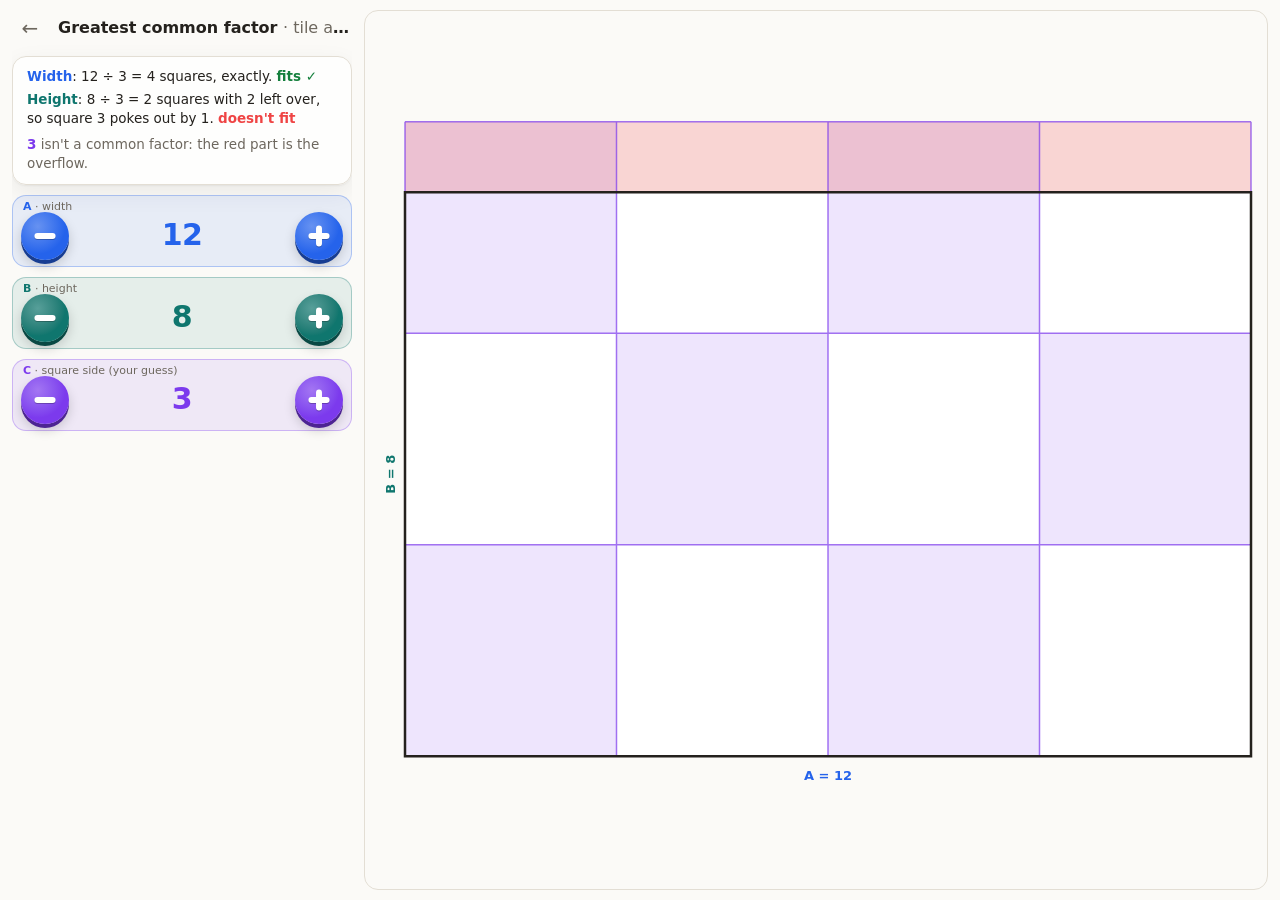
==== gcf.html @ de631dbd "Add greatest common factor page: tile an A × B rectangle with C × C squares Overflow past the rectan" ====
<!DOCTYPE html>
<html lang="en">
<head>
<meta charset="utf-8">
<meta name="viewport" content="width=device-width, initial-scale=1, viewport-fit=cover">
<title>Greatest common factor</title>
<style>
  :root {
    --bg: #fbfaf7;
    --panel: rgba(255,255,255,.82);
    --panel-solid: #ffffff;
    --panel-brd: #e3ded4;
    --ink: #24211d;
    --ink-dim: #6d675e;
    --a: #2563eb;
    --b: #0f766e;
    --c: #7c3aed;
    --over: #ef4444;
    --ok: #15803d;
    --shadow: 0 1px 2px rgba(0,0,0,.05), 0 8px 24px rgba(0,0,0,.07);
  }
  @media (prefers-color-scheme: dark) {
    :root {
      --bg: #101319;
      --panel: rgba(24,28,36,.82);
      --panel-solid: #181c24;
      --panel-brd: #2b313d;
      --ink: #e7eaf0;
      --ink-dim: #99a1b0;
      --a: #60a5fa;
      --b: #2dd4bf;
      --c: #a78bfa;
      --over: #f87171;
      --ok: #4ade80;
      --shadow: 0 1px 2px rgba(0,0,0,.3), 0 8px 24px rgba(0,0,0,.35);
    }
  }
  * { box-sizing: border-box; }
  html, body { margin: 0; height: 100%; }
  body {
    background: var(--bg);
    color: var(--ink);
    font: 14px/1.45 ui-sans-serif, system-ui, -apple-system, "Segoe UI", Roboto, sans-serif;
    -webkit-tap-highlight-color: transparent;
    touch-action: manipulation;
  }
  button { -webkit-touch-callout: none; }

  /* ---- page layout ----
     portrait: header, picture (fills the rest), what-happened note, pickers — top to bottom.
     landscape: picture on the left, everything else in a sidebar on the right. */
  .app {
    height: 100vh; height: 100dvh;
    display: flex; flex-direction: column; gap: 10px;
    padding: max(10px, env(safe-area-inset-top)) max(12px, env(safe-area-inset-right))
             max(10px, env(safe-area-inset-bottom)) max(12px, env(safe-area-inset-left));
    max-width: 1100px; margin: 0 auto;
  }
  .side { display: contents; }
  .top     { order: 0; }
  .stage   { order: 1; }
  .note    { order: 2; }
  .pickers { order: 3; }

  @media (orientation: landscape) and (min-width: 700px) {
    .app { flex-direction: row; max-width: none; gap: 12px; }
    .side {
      display: flex; flex-direction: column; gap: 10px;
      width: 340px; flex: none; overflow-y: auto; overscroll-behavior: contain;
    }
    .pickers { grid-template-columns: 1fr !important; }
    .picker.c { grid-column: auto !important; }
  }

  .top { display: flex; align-items: center; gap: 10px; min-height: 36px; }
  .back {
    color: var(--ink-dim); text-decoration: none; font-size: 20px; line-height: 1;
    width: 36px; height: 36px; display: grid; place-items: center; border-radius: 999px; flex: none;
  }
  .back:hover { color: var(--ink); background: color-mix(in srgb, var(--ink) 7%, transparent); }
  h1 { margin: 0; font-size: 16px; font-weight: 700; flex: 1; min-width: 0; white-space: nowrap; overflow: hidden; text-overflow: ellipsis; }
  h1 span { color: var(--ink-dim); font-weight: 450; }
  @media (max-width: 560px) { h1 span { display: none; } }

  .panel {
    background: var(--panel);
    border: 1px solid var(--panel-brd); border-radius: 14px;
    box-shadow: var(--shadow);
    padding: 10px 14px;
  }

  /* ---- the cartoony + / − buttons ---- */
  .pm {
    --c2: color-mix(in srgb, var(--k) 62%, #000);
    width: 48px; height: 48px; flex: none; padding: 0;
    display: grid; place-items: center; cursor: pointer;
    border-radius: 999px; border: 0;
    background: radial-gradient(circle at 35% 30%, color-mix(in srgb, var(--k) 70%, #fff), var(--k) 60%);
    box-shadow: 0 4px 0 var(--c2), 0 6px 12px rgba(0,0,0,.18);
    transition: transform .07s, box-shadow .07s;
    user-select: none; -webkit-user-select: none; touch-action: manipulation;
  }
  .pm svg { width: 26px; height: 26px; stroke: #fff; stroke-width: 5.5; stroke-linecap: round; fill: none;
            filter: drop-shadow(0 1.5px 0 rgba(0,0,0,.25)); }
  .pm:active, .pm.held { transform: translateY(3px); box-shadow: 0 1px 0 var(--c2), 0 2px 4px rgba(0,0,0,.18); }
  .pm:focus-visible { outline: 3px solid color-mix(in srgb, var(--k) 45%, transparent); outline-offset: 2px; }

  /* ---- the three number pickers: A and B side by side, C underneath ---- */
  .pickers { display: grid; grid-template-columns: 1fr 1fr; gap: 10px; }
  .picker {
    min-width: 0; position: relative;
    display: flex; align-items: center; gap: 6px;
    border-radius: 14px; padding: 16px 8px 6px;
    background: color-mix(in srgb, var(--k) 9%, transparent);
    border: 1px solid color-mix(in srgb, var(--k) 30%, transparent);
  }
  .picker.a { --k: var(--a); }
  .picker.b { --k: var(--b); }
  .picker.c { --k: var(--c); grid-column: 1 / -1; }
  .picker .tag {
    position: absolute; left: 10px; top: 3px; font-size: 11px; color: var(--ink-dim); white-space: nowrap;
  }
  .picker .tag b { color: var(--k); }
  .picker input {
    font: inherit; font-size: 30px; font-weight: 800; letter-spacing: -.02em;
    font-variant-numeric: tabular-nums; text-align: center; color: var(--k);
    flex: 1; width: 100%; min-width: 0; padding: 0;
    background: transparent; border: 0; border-bottom: 2px solid transparent; border-radius: 0;
    -moz-appearance: textfield; appearance: textfield;
  }
  input[type=number]::-webkit-inner-spin-button,
  input[type=number]::-webkit-outer-spin-button { -webkit-appearance: none; margin: 0; }
  .picker input:focus { outline: none; border-bottom-color: var(--k); }
  .bump { animation: bump .18s ease-out; }
  @keyframes bump { 40% { transform: scale(1.18); } }
  @media (max-width: 400px) { .pm { width: 42px; height: 42px; } .picker input { font-size: 26px; } }

  /* ---- the picture ---- */
  .stage {
    position: relative; flex: 1; min-height: 220px; min-width: 0;
    border: 1px solid var(--panel-brd); border-radius: 14px; overflow: hidden;
    background: var(--bg);
  }
  #pic { position: absolute; inset: 0; width: 100%; height: 100%; display: block; }
  #pic text { font: 700 13px ui-sans-serif, system-ui, sans-serif; font-variant-numeric: tabular-nums; }

  /* ---- what happened, in words ---- */
  .note { font-size: 13.5px; display: flex; flex-direction: column; gap: 3px; }
  .note .ln { font-variant-numeric: tabular-nums; }
  .note .a { color: var(--a); font-weight: 700; }
  .note .b { color: var(--b); font-weight: 700; }
  .note .c { color: var(--c); font-weight: 700; }
  .note .yes { color: var(--ok); font-weight: 700; }
  .note .no { color: var(--over); font-weight: 700; }
  .note .sum { margin-top: 3px; color: var(--ink-dim); }
  .note .sum b { color: var(--ink); }
</style>
</head>
<body>
<div class="app">
  <div class="stage" id="stage">
    <svg id="pic" role="img" aria-label="a rectangle tiled with squares"></svg>
  </div>

  <div class="side">
    <div class="top">
      <a class="back" href="./" aria-label="home">←</a>
      <h1>Greatest common factor <span>· tile a rectangle with squares</span></h1>
    </div>

    <div class="panel note" id="note" aria-live="polite"></div>

    <div class="pickers">
      <div class="picker a" id="pa">
        <span class="tag"><b>A</b> · width</span>
        <button class="pm" data-d="-1" aria-label="decrease A"><svg viewBox="0 0 24 24"><path d="M5 12h14"/></svg></button>
        <input type="number" min="1" max="999" value="12" inputmode="numeric" aria-label="A, the width">
        <button class="pm" data-d="1" aria-label="increase A"><svg viewBox="0 0 24 24"><path d="M5 12h14M12 5v14"/></svg></button>
      </div>
      <div class="picker b" id="pb">
        <span class="tag"><b>B</b> · height</span>
        <button class="pm" data-d="-1" aria-label="decrease B"><svg viewBox="0 0 24 24"><path d="M5 12h14"/></svg></button>
        <input type="number" min="1" max="999" value="8" inputmode="numeric" aria-label="B, the height">
        <button class="pm" data-d="1" aria-label="increase B"><svg viewBox="0 0 24 24"><path d="M5 12h14M12 5v14"/></svg></button>
      </div>
      <div class="picker c" id="pc">
        <span class="tag"><b>C</b> · square side (your guess)</span>
        <button class="pm" data-d="-1" aria-label="decrease C"><svg viewBox="0 0 24 24"><path d="M5 12h14"/></svg></button>
        <input type="number" min="1" max="999" value="3" inputmode="numeric" aria-label="C, the side of each square">
        <button class="pm" data-d="1" aria-label="increase C"><svg viewBox="0 0 24 24"><path d="M5 12h14M12 5v14"/></svg></button>
      </div>
    </div>
  </div>
</div>

<script>
(() => {
  'use strict';

  const gcd = (x, y) => { while (y) [x, y] = [y, x % y]; return x; };
  const clamp = (n, lo, hi) => Math.min(hi, Math.max(lo, n));
  const $ = id => document.getElementById(id);
  const NS = 'http://www.w3.org/2000/svg';

  const st = { a: 12, b: 8, c: 3 };
  const pic = $('pic');

  // ---- drawing ------------------------------------------------------------------
  // The rectangle is A wide and B tall, bottom-left corner at the origin.
  // Squares of side C are laid from that corner: enough columns to cover A and
  // enough rows to cover B. Whatever pokes past the right or top edge is overflow.
  function el(tag, attrs, parent = pic) {
    const e = document.createElementNS(NS, tag);
    for (const k in attrs) e.setAttribute(k, attrs[k]);
    parent.appendChild(e);
    return e;
  }

  function draw() {
    const { a, b, c } = st;
    const W = pic.clientWidth, H = pic.clientHeight;
    if (!W || !H) return;
    pic.setAttribute('viewBox', `0 0 ${W} ${H}`);
    pic.replaceChildren();

    const nx = Math.ceil(a / c), ny = Math.ceil(b / c);   // squares across, squares up
    const tw = nx * c, th = ny * c;                         // how far the tiles reach
    // room for the A label underneath and the B label on the left
    const L = 40, R = 16, T = 16, Bm = 38;
    const s = Math.min((W - L - R) / tw, (H - T - Bm) / th);  // pixels per unit
    const ox = L + (W - L - R - tw * s) / 2, oy = T + (H - T - Bm - th * s) / 2 + th * s;  // screen spot of (0, 0)
    const X = u => ox + u * s, Y = v => oy - v * s;

    // the rectangle itself
    el('rect', { x: X(0), y: Y(b), width: a * s, height: b * s, fill: 'var(--panel-solid)' });

    // checkerboard the squares (when there aren't so many it turns to mush)
    const cs = c * s;
    if (cs >= 6 && nx * ny <= 40000) {
      let d = '';
      for (let j = 0; j < ny; j++)
        for (let i = (j % 2); i < nx; i += 2)
          d += `M${X(i * c)} ${Y((j + 1) * c)}h${cs}v${cs}h${-cs}z`;
      el('path', { d, fill: 'var(--c)', 'fill-opacity': .13 });
    }

    // overflow: the strip past the right edge, and the strip above the top edge
    const over = { fill: 'var(--over)', 'fill-opacity': .2 };
    if (tw > a) el('rect', { x: X(a), y: Y(th), width: (tw - a) * s, height: th * s, ...over });
    if (th > b) el('rect', { x: X(0), y: Y(th), width: a * s, height: (th - b) * s, ...over });

    // square outlines: one line at every multiple of C (skipped when they'd be a blur)
    if (cs >= 3) {
      let d = '';
      for (let i = 0; i <= nx; i++) d += `M${X(i * c)} ${Y(0)}V${Y(th)}`;
      for (let j = 0; j <= ny; j++) d += `M${X(0)} ${Y(j * c)}H${X(tw)}`;
      el('path', { d, stroke: 'var(--c)', 'stroke-opacity': cs >= 12 ? .7 : .35, 'stroke-width': cs >= 12 ? 1.5 : 1, fill: 'none' });
    }

    // the rectangle's edge, drawn last so it sits on top
    el('rect', { x: X(0), y: Y(b), width: a * s, height: b * s, fill: 'none', stroke: 'var(--ink)', 'stroke-width': 2.5 });

    // side labels
    el('text', { x: X(a / 2), y: Y(0) + 24, fill: 'var(--a)', 'text-anchor': 'middle' }).textContent = `A = ${a}`;
    el('text', { x: X(0) - 14, y: Y(b / 2), fill: 'var(--b)', 'text-anchor': 'middle',
                 transform: `rotate(-90 ${X(0) - 14} ${Y(b / 2)})`, 'dominant-baseline': 'middle' }).textContent = `B = ${b}`;
  }

  // ---- the words under the picture ----------------------------------------------
  function side(n, cls, name, c) {
    const q = Math.floor(n / c), r = n % c;
    if (!r) return `<span class="${cls}">${name}</span>: ${n} ÷ ${c} = ${q} squares, exactly. <span class="yes">fits ✓</span>`;
    const out = (q + 1) * c - n;
    return `<span class="${cls}">${name}</span>: ${n} ÷ ${c} = ${q} squares with ${r} left over, ` +
           `so square ${q + 1} pokes out by ${out}. <span class="no">doesn't fit</span>`;
  }
  function describe() {
    const { a, b, c } = st, g = gcd(a, b);
    const fa = a % c === 0, fb = b % c === 0;
    let sum;
    if (fa && fb) {
      sum = `<span class="c">${c}</span> fits both sides, so it's a <b>common factor</b> of ${a} and ${b}.`;
      if (c === g) sum += ` And it's the <b>greatest</b> one: no bigger square fits both.`;
      else sum += ` Is there a bigger square that also fits?`;
    } else {
      sum = `<span class="c">${c}</span> isn't a common factor: the red part is the overflow.`;
    }
    $('note').innerHTML =
      `<div class="ln">${side(a, 'a', 'Width', c)}</div>` +
      `<div class="ln">${side(b, 'b', 'Height', c)}</div>` +
      `<div class="sum">${sum}</div>`;
  }

  // ---- controls -----------------------------------------------------------------
  // press-and-hold repeats, speeding up; keyboard Enter/Space still works through click
  // (a touch tap also fires click afterwards, so skip the click a press already handled)
  function holdRepeat(btn, fn) {
    let t = null, pressed = false;
    const stop = () => { clearTimeout(t); t = null; btn.classList.remove('held'); };
    btn.addEventListener('pointerdown', e => {
      if (e.button !== 0) return;
      e.preventDefault();
      pressed = true;
      btn.classList.add('held');
      fn();
      let delay = 400;
      const go = () => { fn(); delay = Math.max(45, delay * .8); t = setTimeout(go, delay); };
      t = setTimeout(go, delay);
    });
    ['pointerup', 'pointerleave', 'pointercancel'].forEach(ev => btn.addEventListener(ev, stop));
    btn.addEventListener('click', () => { if (pressed) pressed = false; else fn(); });   // keyboard
    btn.addEventListener('contextmenu', e => e.preventDefault());
  }
  const bump = el => { el.classList.remove('bump'); void el.offsetWidth; el.classList.add('bump'); };

  function picker(id, key) {
    const root = $(id);
    const num = root.querySelector('input');
    const set = v => {
      v = clamp(Math.round(v) || 1, 1, 999);
      if (v !== st[key]) bump(num);
      st[key] = v; if (document.activeElement !== num || +num.value !== v) num.value = v;
      describe(); draw();
    };
    num.addEventListener('input', () => { if (num.value !== '') set(+num.value); });
    num.addEventListener('blur', () => { set(+num.value); num.value = st[key]; });
    root.querySelectorAll('.pm').forEach(b => holdRepeat(b, () => set(st[key] + +b.dataset.d)));
    // scroll the wheel anywhere over the picker to change the number
    let acc = 0;
    root.addEventListener('wheel', e => {
      e.preventDefault();
      acc += e.deltaY;
      if (Math.abs(acc) >= 40) { set(st[key] + (acc < 0 ? 1 : -1)); acc = 0; }
    }, { passive: false });
  }
  picker('pa', 'a');
  picker('pb', 'b');
  picker('pc', 'c');

  new ResizeObserver(draw).observe($('stage'));
  describe();
})();
</script>
</body>
</html>
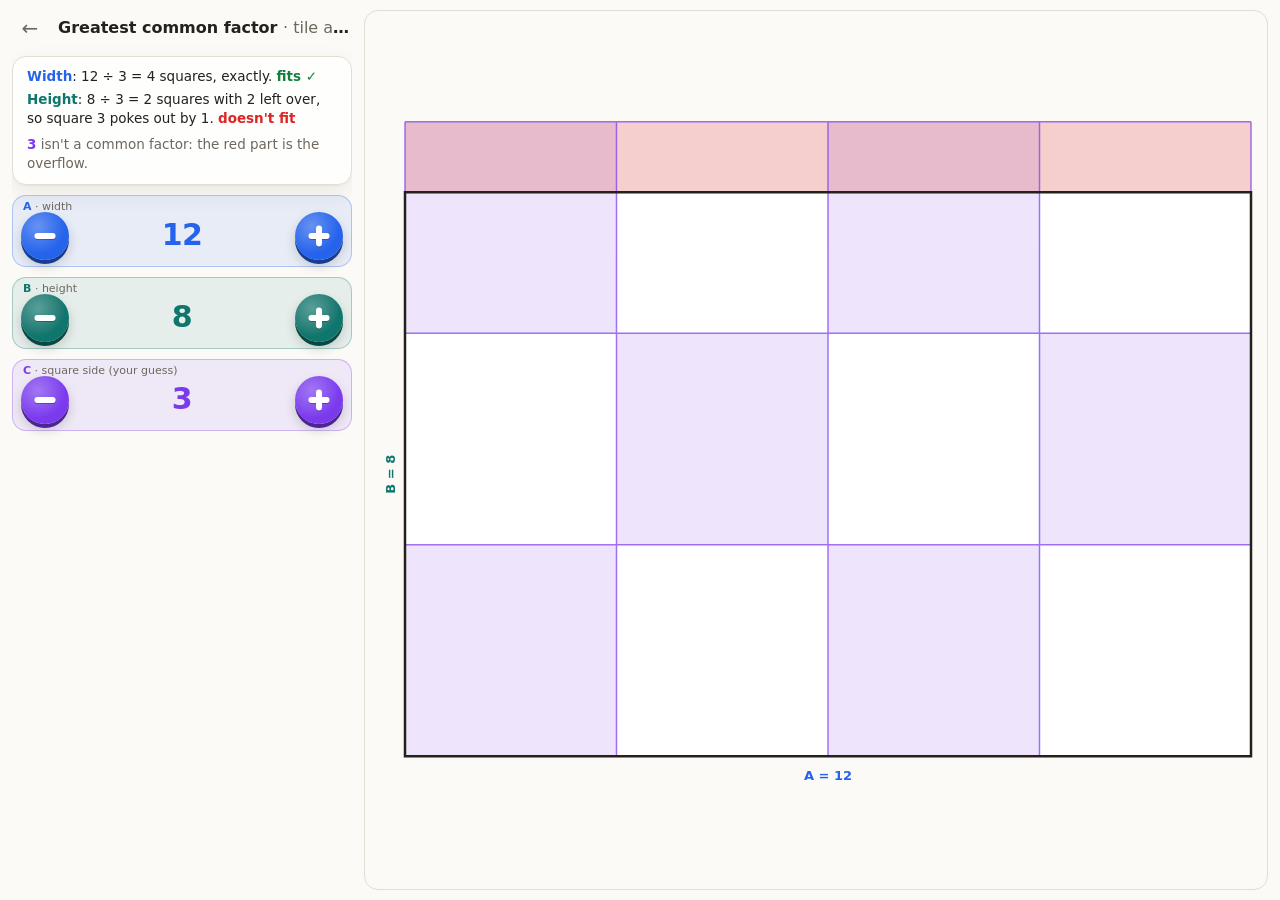
==== commit 4bc668df: "Share styles and controls across pages common.css holds the color tokens (light and dark), the base " ====
--- a/gcf.html
+++ b/gcf.html
@@ -4,143 +4,34 @@
 <meta charset="utf-8">
 <meta name="viewport" content="width=device-width, initial-scale=1, viewport-fit=cover">
 <title>Greatest common factor</title>
+<link rel="stylesheet" href="common.css">
 <style>
   :root {
-    --bg: #fbfaf7;
-    --panel: rgba(255,255,255,.82);
-    --panel-solid: #ffffff;
-    --panel-brd: #e3ded4;
-    --ink: #24211d;
-    --ink-dim: #6d675e;
-    --a: #2563eb;
-    --b: #0f766e;
-    --c: #7c3aed;
-    --over: #ef4444;
-    --ok: #15803d;
-    --shadow: 0 1px 2px rgba(0,0,0,.05), 0 8px 24px rgba(0,0,0,.07);
+    --a: var(--blue);
+    --b: var(--teal);
+    --c: var(--purple);
+    --over: var(--red);
+    --ok: var(--green);
   }
-  @media (prefers-color-scheme: dark) {
-    :root {
-      --bg: #101319;
-      --panel: rgba(24,28,36,.82);
-      --panel-solid: #181c24;
-      --panel-brd: #2b313d;
-      --ink: #e7eaf0;
-      --ink-dim: #99a1b0;
-      --a: #60a5fa;
-      --b: #2dd4bf;
-      --c: #a78bfa;
-      --over: #f87171;
-      --ok: #4ade80;
-      --shadow: 0 1px 2px rgba(0,0,0,.3), 0 8px 24px rgba(0,0,0,.35);
-    }
-  }
-  * { box-sizing: border-box; }
-  html, body { margin: 0; height: 100%; }
-  body {
-    background: var(--bg);
-    color: var(--ink);
-    font: 14px/1.45 ui-sans-serif, system-ui, -apple-system, "Segoe UI", Roboto, sans-serif;
-    -webkit-tap-highlight-color: transparent;
-    touch-action: manipulation;
-  }
-  button { -webkit-touch-callout: none; }
 
-  /* ---- page layout ----
-     portrait: header, picture (fills the rest), what-happened note, pickers — top to bottom.
-     landscape: picture on the left, everything else in a sidebar on the right. */
-  .app {
-    height: 100vh; height: 100dvh;
-    display: flex; flex-direction: column; gap: 10px;
-    padding: max(10px, env(safe-area-inset-top)) max(12px, env(safe-area-inset-right))
-             max(10px, env(safe-area-inset-bottom)) max(12px, env(safe-area-inset-left));
-    max-width: 1100px; margin: 0 auto;
-  }
-  .side { display: contents; }
+  /* portrait order: header, picture, what-happened note, pickers */
   .top     { order: 0; }
   .stage   { order: 1; }
   .note    { order: 2; }
   .pickers { order: 3; }
 
+  /* A and B side by side, C underneath; one column in the landscape sidebar */
+  .pickers { display: grid; grid-template-columns: 1fr 1fr; gap: 10px; }
+  .picker.a { --hue: var(--a); }
+  .picker.b { --hue: var(--b); }
+  .picker.c { --hue: var(--c); grid-column: 1 / -1; }
   @media (orientation: landscape) and (min-width: 700px) {
-    .app { flex-direction: row; max-width: none; gap: 12px; }
-    .side {
-      display: flex; flex-direction: column; gap: 10px;
-      width: 340px; flex: none; overflow-y: auto; overscroll-behavior: contain;
-    }
-    .pickers { grid-template-columns: 1fr !important; }
-    .picker.c { grid-column: auto !important; }
+    .pickers { grid-template-columns: 1fr; }
+    .picker.c { grid-column: auto; }
   }
-
-  .top { display: flex; align-items: center; gap: 10px; min-height: 36px; }
-  .back {
-    color: var(--ink-dim); text-decoration: none; font-size: 20px; line-height: 1;
-    width: 36px; height: 36px; display: grid; place-items: center; border-radius: 999px; flex: none;
-  }
-  .back:hover { color: var(--ink); background: color-mix(in srgb, var(--ink) 7%, transparent); }
-  h1 { margin: 0; font-size: 16px; font-weight: 700; flex: 1; min-width: 0; white-space: nowrap; overflow: hidden; text-overflow: ellipsis; }
-  h1 span { color: var(--ink-dim); font-weight: 450; }
-  @media (max-width: 560px) { h1 span { display: none; } }
-
-  .panel {
-    background: var(--panel);
-    border: 1px solid var(--panel-brd); border-radius: 14px;
-    box-shadow: var(--shadow);
-    padding: 10px 14px;
-  }
-
-  /* ---- the cartoony + / − buttons ---- */
-  .pm {
-    --c2: color-mix(in srgb, var(--k) 62%, #000);
-    width: 48px; height: 48px; flex: none; padding: 0;
-    display: grid; place-items: center; cursor: pointer;
-    border-radius: 999px; border: 0;
-    background: radial-gradient(circle at 35% 30%, color-mix(in srgb, var(--k) 70%, #fff), var(--k) 60%);
-    box-shadow: 0 4px 0 var(--c2), 0 6px 12px rgba(0,0,0,.18);
-    transition: transform .07s, box-shadow .07s;
-    user-select: none; -webkit-user-select: none; touch-action: manipulation;
-  }
-  .pm svg { width: 26px; height: 26px; stroke: #fff; stroke-width: 5.5; stroke-linecap: round; fill: none;
-            filter: drop-shadow(0 1.5px 0 rgba(0,0,0,.25)); }
-  .pm:active, .pm.held { transform: translateY(3px); box-shadow: 0 1px 0 var(--c2), 0 2px 4px rgba(0,0,0,.18); }
-  .pm:focus-visible { outline: 3px solid color-mix(in srgb, var(--k) 45%, transparent); outline-offset: 2px; }
-
-  /* ---- the three number pickers: A and B side by side, C underneath ---- */
-  .pickers { display: grid; grid-template-columns: 1fr 1fr; gap: 10px; }
-  .picker {
-    min-width: 0; position: relative;
-    display: flex; align-items: center; gap: 6px;
-    border-radius: 14px; padding: 16px 8px 6px;
-    background: color-mix(in srgb, var(--k) 9%, transparent);
-    border: 1px solid color-mix(in srgb, var(--k) 30%, transparent);
-  }
-  .picker.a { --k: var(--a); }
-  .picker.b { --k: var(--b); }
-  .picker.c { --k: var(--c); grid-column: 1 / -1; }
-  .picker .tag {
-    position: absolute; left: 10px; top: 3px; font-size: 11px; color: var(--ink-dim); white-space: nowrap;
-  }
-  .picker .tag b { color: var(--k); }
-  .picker input {
-    font: inherit; font-size: 30px; font-weight: 800; letter-spacing: -.02em;
-    font-variant-numeric: tabular-nums; text-align: center; color: var(--k);
-    flex: 1; width: 100%; min-width: 0; padding: 0;
-    background: transparent; border: 0; border-bottom: 2px solid transparent; border-radius: 0;
-    -moz-appearance: textfield; appearance: textfield;
-  }
-  input[type=number]::-webkit-inner-spin-button,
-  input[type=number]::-webkit-outer-spin-button { -webkit-appearance: none; margin: 0; }
-  .picker input:focus { outline: none; border-bottom-color: var(--k); }
-  .bump { animation: bump .18s ease-out; }
-  @keyframes bump { 40% { transform: scale(1.18); } }
-  @media (max-width: 400px) { .pm { width: 42px; height: 42px; } .picker input { font-size: 26px; } }
+  @media (max-width: 400px) { .picker input[type=number] { font-size: 26px; } .pm { width: 42px; height: 42px; } }
 
   /* ---- the picture ---- */
-  .stage {
-    position: relative; flex: 1; min-height: 220px; min-width: 0;
-    border: 1px solid var(--panel-brd); border-radius: 14px; overflow: hidden;
-    background: var(--bg);
-  }
   #pic { position: absolute; inset: 0; width: 100%; height: 100%; display: block; }
   #pic text { font: 700 13px ui-sans-serif, system-ui, sans-serif; font-variant-numeric: tabular-nums; }
 
@@ -193,13 +84,12 @@
   </div>
 </div>
 
+<script src="common.js"></script>
 <script>
 (() => {
   'use strict';
 
-  const gcd = (x, y) => { while (y) [x, y] = [y, x % y]; return x; };
-  const clamp = (n, lo, hi) => Math.min(hi, Math.max(lo, n));
-  const $ = id => document.getElementById(id);
+  const { $, gcd, numberPicker } = doodle;
   const NS = 'http://www.w3.org/2000/svg';
 
   const st = { a: 12, b: 8, c: 3 };
@@ -292,50 +182,8 @@
   }
 
   // ---- controls -----------------------------------------------------------------
-  // press-and-hold repeats, speeding up; keyboard Enter/Space still works through click
-  // (a touch tap also fires click afterwards, so skip the click a press already handled)
-  function holdRepeat(btn, fn) {
-    let t = null, pressed = false;
-    const stop = () => { clearTimeout(t); t = null; btn.classList.remove('held'); };
-    btn.addEventListener('pointerdown', e => {
-      if (e.button !== 0) return;
-      e.preventDefault();
-      pressed = true;
-      btn.classList.add('held');
-      fn();
-      let delay = 400;
-      const go = () => { fn(); delay = Math.max(45, delay * .8); t = setTimeout(go, delay); };
-      t = setTimeout(go, delay);
-    });
-    ['pointerup', 'pointerleave', 'pointercancel'].forEach(ev => btn.addEventListener(ev, stop));
-    btn.addEventListener('click', () => { if (pressed) pressed = false; else fn(); });   // keyboard
-    btn.addEventListener('contextmenu', e => e.preventDefault());
-  }
-  const bump = el => { el.classList.remove('bump'); void el.offsetWidth; el.classList.add('bump'); };
-
-  function picker(id, key) {
-    const root = $(id);
-    const num = root.querySelector('input');
-    const set = v => {
-      v = clamp(Math.round(v) || 1, 1, 999);
-      if (v !== st[key]) bump(num);
-      st[key] = v; if (document.activeElement !== num || +num.value !== v) num.value = v;
-      describe(); draw();
-    };
-    num.addEventListener('input', () => { if (num.value !== '') set(+num.value); });
-    num.addEventListener('blur', () => { set(+num.value); num.value = st[key]; });
-    root.querySelectorAll('.pm').forEach(b => holdRepeat(b, () => set(st[key] + +b.dataset.d)));
-    // scroll the wheel anywhere over the picker to change the number
-    let acc = 0;
-    root.addEventListener('wheel', e => {
-      e.preventDefault();
-      acc += e.deltaY;
-      if (Math.abs(acc) >= 40) { set(st[key] + (acc < 0 ? 1 : -1)); acc = 0; }
-    }, { passive: false });
-  }
-  picker('pa', 'a');
-  picker('pb', 'b');
-  picker('pc', 'c');
+  for (const key of ['a', 'b', 'c'])
+    numberPicker($('p' + key), { get: () => st[key], onChange: v => { st[key] = v; describe(); draw(); } });
 
   new ResizeObserver(draw).observe($('stage'));
   describe();
--- a/common.css
+++ b/common.css
@@ -0,0 +1,186 @@
+/* Shared look for every Math Doodles page.
+   Pages link this first, then add their own <style> for what's theirs alone.
+
+   Colors come in two layers:
+   - hues (--red, --blue, …): the shared palette. Pages give them meaning
+     locally, e.g. `--a: var(--red)`, so the same idea keeps the same color.
+   - UI tokens (--bg, --ink, --panel, …): surfaces, text, borders. */
+
+:root {
+  --bg: #fbfaf7;
+  --panel: rgba(255,255,255,.82);   /* floating, see-through panels */
+  --panel-solid: #ffffff;           /* pop-overs and cards */
+  --panel-brd: #e3ded4;
+  --ink: #24211d;
+  --ink-dim: #6d675e;
+  --accent: #2563eb;                /* links, focus, primary buttons */
+  --shadow: 0 1px 2px rgba(0,0,0,.05), 0 8px 24px rgba(0,0,0,.07);
+
+  --red: #dc2626;
+  --orange: #c2410c;
+  --gold: #f59e0b;
+  --green: #15803d;
+  --teal: #0f766e;
+  --blue: #2563eb;
+  --purple: #7c3aed;
+  --slate: #475569;
+}
+@media (prefers-color-scheme: dark) {
+  :root {
+    --bg: #101319;
+    --panel: rgba(24,28,36,.82);
+    --panel-solid: #181c24;
+    --panel-brd: #2b313d;
+    --ink: #e7eaf0;
+    --ink-dim: #99a1b0;
+    --accent: #60a5fa;
+    --shadow: 0 1px 2px rgba(0,0,0,.3), 0 8px 24px rgba(0,0,0,.35);
+
+    --red: #ef4444;
+    --orange: #fb923c;
+    --gold: #fbbf24;
+    --green: #4ade80;
+    --teal: #2dd4bf;
+    --blue: #3b82f6;
+    --purple: #8b5cf6;
+    --slate: #64748b;
+  }
+}
+
+* { box-sizing: border-box; }
+html, body { margin: 0; height: 100%; }
+body {
+  background: var(--bg);
+  color: var(--ink);
+  font: 14px/1.45 ui-sans-serif, system-ui, -apple-system, "Segoe UI", Roboto, sans-serif;
+  -webkit-tap-highlight-color: transparent;
+  touch-action: manipulation;   /* no double-tap zoom when tapping buttons fast */
+}
+button, label, summary { -webkit-touch-callout: none; }
+[hidden] { display: none !important; }
+
+/* ---- app shell ----
+   <div class="app">
+     <div class="stage">…the picture…</div>
+     <div class="side"> <div class="top">← title</div> …controls… </div>
+   </div>
+   Portrait: one column; the page sets `order` on the pieces.
+   Landscape: picture on the left, the .side column on the right.
+   .side is `display: contents` in portrait so its children join the column directly. */
+.app {
+  position: relative;
+  height: 100vh; height: 100dvh;
+  display: flex; flex-direction: column; gap: 10px;
+  padding: max(10px, env(safe-area-inset-top)) max(12px, env(safe-area-inset-right))
+           max(10px, env(safe-area-inset-bottom)) max(12px, env(safe-area-inset-left));
+  max-width: 1100px; margin: 0 auto;
+}
+.side { display: contents; }
+@media (orientation: landscape) and (min-width: 700px) {
+  .app { flex-direction: row; max-width: none; gap: 12px; }
+  .side {
+    display: flex; flex-direction: column; gap: 10px;
+    width: 340px; flex: none; overflow-y: auto; overscroll-behavior: contain;
+  }
+}
+
+.top { display: flex; align-items: center; gap: 10px; min-height: 36px; }
+.back {
+  color: var(--ink-dim); text-decoration: none; font-size: 20px; line-height: 1;
+  width: 36px; height: 36px; display: grid; place-items: center; border-radius: 999px; flex: none;
+}
+.back:hover { color: var(--ink); background: color-mix(in srgb, var(--ink) 7%, transparent); }
+.top h1 { margin: 0; font-size: 16px; font-weight: 700; flex: 1; min-width: 0; white-space: nowrap; overflow: hidden; text-overflow: ellipsis; }
+.top h1 span { color: var(--ink-dim); font-weight: 450; }
+@media (max-width: 560px) { .top h1 span { display: none; } }
+
+/* round header buttons: "⚙ Options", or the ⓘ with class .i */
+.gear {
+  font: inherit; font-size: 13px; color: var(--ink-dim); cursor: pointer; flex: none;
+  padding: 7px 14px; border-radius: 999px;
+  border: 1px solid var(--panel-brd); background: var(--panel);
+}
+.gear.i { padding: 0; width: 36px; height: 36px; font-size: 17px; font-weight: 700; font-family: Georgia, serif; font-style: italic; }
+.gear:hover, .gear[aria-expanded=true] { color: var(--ink); }
+.gear[aria-expanded=true] { box-shadow: var(--shadow); }
+
+.stage {
+  position: relative; flex: 1; min-height: 220px; min-width: 0;
+  border: 1px solid var(--panel-brd); border-radius: 14px; overflow: hidden;
+  background: var(--bg);
+}
+
+.panel {
+  background: var(--panel);
+  border: 1px solid var(--panel-brd); border-radius: 14px;
+  box-shadow: var(--shadow);
+  padding: 10px 14px;
+}
+
+/* ---- the cartoony + / − buttons ----
+   Colored by --hue, which they pick up from a parent (.picker sets it). */
+.pm {
+  --hue2: color-mix(in srgb, var(--hue, var(--accent)) 62%, #000);
+  width: 48px; height: 48px; flex: none; padding: 0;
+  display: grid; place-items: center; cursor: pointer;
+  border-radius: 999px; border: 0;
+  background: radial-gradient(circle at 35% 30%, color-mix(in srgb, var(--hue, var(--accent)) 70%, #fff), var(--hue, var(--accent)) 60%);
+  box-shadow: 0 4px 0 var(--hue2), 0 6px 12px rgba(0,0,0,.18);
+  transition: transform .07s, box-shadow .07s;
+  user-select: none; -webkit-user-select: none; touch-action: manipulation;
+}
+.pm svg { width: 26px; height: 26px; stroke: #fff; stroke-width: 5.5; stroke-linecap: round; fill: none;
+          filter: drop-shadow(0 1.5px 0 rgba(0,0,0,.25)); }
+.pm:active, .pm.held { transform: translateY(3px); box-shadow: 0 1px 0 var(--hue2), 0 2px 4px rgba(0,0,0,.18); }
+.pm:focus-visible { outline: 3px solid color-mix(in srgb, var(--hue, var(--accent)) 45%, transparent); outline-offset: 2px; }
+
+/* ---- number picker: − [ 12 ] + on a tinted pill ----
+   <div class="picker" style="--hue: var(--blue)">
+     <span class="tag"><b>A</b> · width</span>      (optional caption)
+     <button class="pm" data-d="-1">…</button> <input type="number"> <button class="pm" data-d="1">…</button>
+   </div>
+   Wire it up with doodle.numberPicker() from common.js. */
+.picker {
+  flex: 1; min-width: 0; position: relative;
+  display: flex; align-items: center; gap: 6px;
+  border-radius: 14px; padding: 6px 8px;
+  background: color-mix(in srgb, var(--hue) 9%, transparent);
+  border: 1px solid color-mix(in srgb, var(--hue) 30%, transparent);
+}
+.picker:has(> .tag) { padding-top: 16px; }
+.picker > .tag { position: absolute; left: 10px; top: 3px; font-size: 11px; color: var(--ink-dim); white-space: nowrap; }
+.picker > .tag b { color: var(--hue); }
+.picker input[type=number] {
+  font: inherit; font-size: 30px; font-weight: 800; letter-spacing: -.02em;
+  font-variant-numeric: tabular-nums; text-align: center; color: var(--hue);
+  flex: 1; width: 100%; min-width: 0; padding: 0;
+  background: transparent; border: 0; border-bottom: 2px solid transparent; border-radius: 0;
+  -moz-appearance: textfield; appearance: textfield;
+}
+.picker input[type=number]:focus { outline: none; border-bottom-color: var(--hue); }
+@media (max-width: 400px) { .pm { width: 44px; height: 44px; } }
+
+/* pickers have their own + / − buttons, so no browser spinners */
+.picker input[type=number]::-webkit-inner-spin-button,
+.picker input[type=number]::-webkit-outer-spin-button { -webkit-appearance: none; margin: 0; }
+
+/* a quick grow-and-settle when a number changes */
+.bump { animation: bump .18s ease-out; }
+@keyframes bump { 40% { transform: scale(1.18); } }
+
+/* ---- small controls ---- */
+/* segmented choice: radio inputs each followed by their label, or plain .mini buttons */
+.seg { display: flex; flex-wrap: wrap; gap: 2px; background: color-mix(in srgb, var(--ink) 7%, transparent); border-radius: 12px; padding: 3px; }
+.seg input { position: absolute; opacity: 0; pointer-events: none; }
+.seg label, .mini {
+  font: inherit; font-size: 13px; color: var(--ink);
+  padding: 7px 12px; border-radius: 10px; cursor: pointer; user-select: none; white-space: nowrap;
+  background: transparent; border: 0;
+}
+.seg label:hover, .mini:hover { background: color-mix(in srgb, var(--ink) 8%, transparent); }
+.seg input:checked + label { background: var(--panel-solid); box-shadow: var(--shadow); font-weight: 600; }
+.seg input:focus-visible + label { outline: 2px solid var(--accent); }
+
+/* a checkbox with its label */
+.chk { display: inline-flex; align-items: center; gap: 7px; font-size: 13px; cursor: pointer; user-select: none; padding: 4px 0; }
+.chk input { margin: 0; width: 18px; height: 18px; accent-color: var(--accent); }
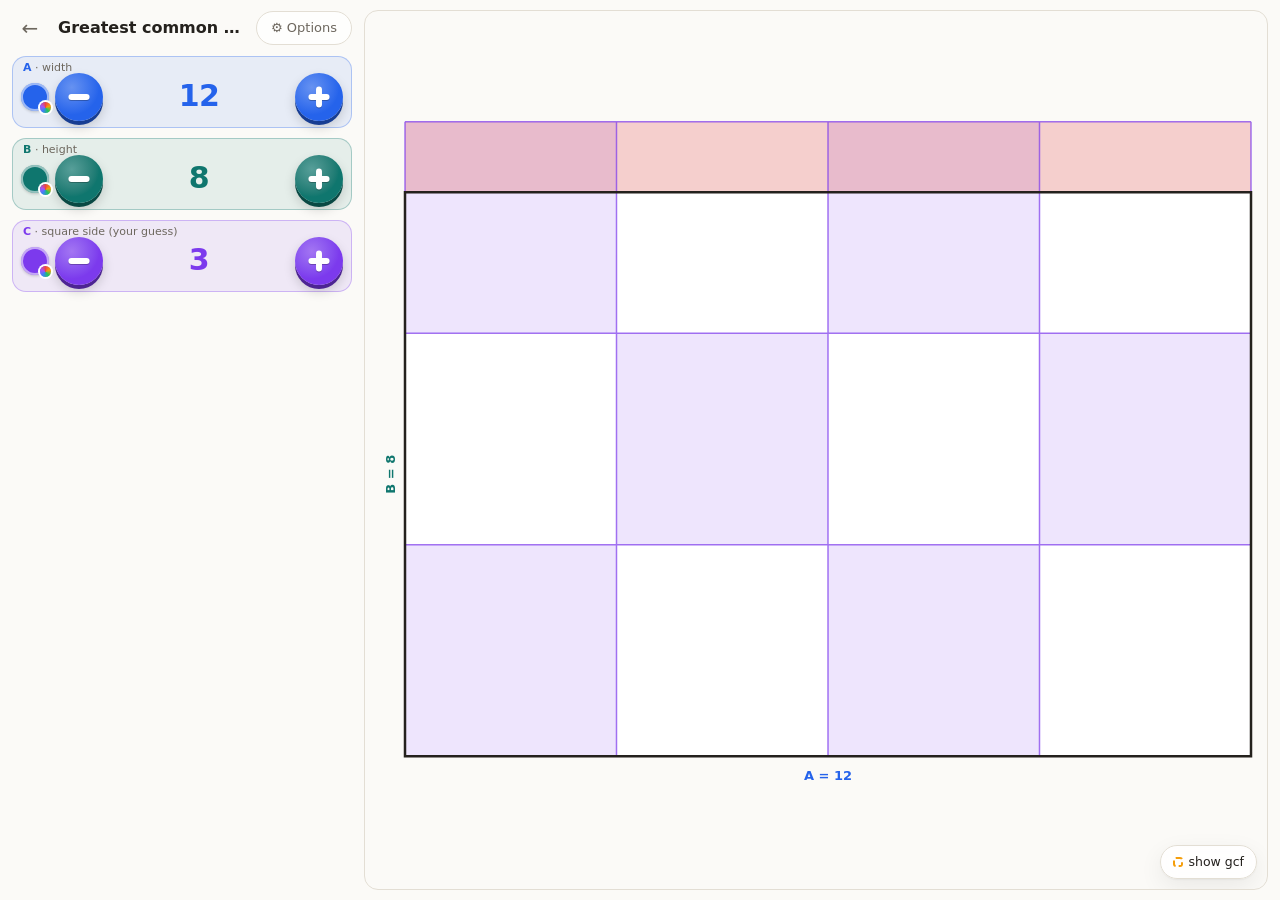
==== commit 4c2ee61d: "GCF: drop the explanation text, add colors and a gcf overlay The picture now gets the whole screen. " ====
--- a/gcf.html
+++ b/gcf.html
@@ -11,14 +11,13 @@
     --b: var(--teal);
     --c: var(--purple);
     --over: var(--red);
-    --ok: var(--green);
-  }
-
-  /* portrait order: header, picture, what-happened note, pickers */
+    --g: var(--gold);
+  }
+
+  /* portrait order: header, picture, pickers */
   .top     { order: 0; }
   .stage   { order: 1; }
-  .note    { order: 2; }
-  .pickers { order: 3; }
+  .pickers { order: 2; }
 
   /* A and B side by side, C underneath; one column in the landscape sidebar */
   .pickers { display: grid; grid-template-columns: 1fr 1fr; gap: 10px; }
@@ -35,47 +34,62 @@
   #pic { position: absolute; inset: 0; width: 100%; height: 100%; display: block; }
   #pic text { font: 700 13px ui-sans-serif, system-ui, sans-serif; font-variant-numeric: tabular-nums; }
 
-  /* ---- what happened, in words ---- */
-  .note { font-size: 13.5px; display: flex; flex-direction: column; gap: 3px; }
-  .note .ln { font-variant-numeric: tabular-nums; }
-  .note .a { color: var(--a); font-weight: 700; }
-  .note .b { color: var(--b); font-weight: 700; }
-  .note .c { color: var(--c); font-weight: 700; }
-  .note .yes { color: var(--ok); font-weight: 700; }
-  .note .no { color: var(--over); font-weight: 700; }
-  .note .sum { margin-top: 3px; color: var(--ink-dim); }
-  .note .sum b { color: var(--ink); }
+  /* the "show gcf" toggle on the picture */
+  #gbtn[aria-pressed=true] { border-color: var(--g); box-shadow: 0 0 0 1.5px var(--g), var(--shadow); font-weight: 650; }
+  #gbtn .sw { display: inline-block; width: 10px; height: 10px; border-radius: 3px; margin-right: 6px; vertical-align: -1px;
+              border: 2px dashed var(--g); }
+
+  /* the dots in the Options panel */
+  .colors .swatch.a { --hue: var(--a); } .colors .swatch.b { --hue: var(--b); } .colors .swatch.c { --hue: var(--c); }
+  .colors .swatch.over { --hue: var(--over); } .colors .swatch.g { --hue: var(--g); }
 </style>
 </head>
 <body>
 <div class="app">
   <div class="stage" id="stage">
     <svg id="pic" role="img" aria-label="a rectangle tiled with squares"></svg>
+    <button class="float-btn" id="gbtn" aria-pressed="false"><span class="sw"></span><span id="gtxt">show gcf</span></button>
   </div>
 
   <div class="side">
     <div class="top">
       <a class="back" href="./" aria-label="home">←</a>
       <h1>Greatest common factor <span>· tile a rectangle with squares</span></h1>
+      <button class="gear" id="gear" aria-expanded="false" aria-controls="opts">⚙ Options</button>
     </div>
 
-    <div class="panel note" id="note" aria-live="polite"></div>
+    <div class="panel opts pop" id="opts" hidden>
+      <div class="opt">
+        <span class="k">colors</span>
+        <div class="colors">
+          <span class="swatch a"><span class="dot"><input type="color" data-k="a" aria-label="color for A"></span>A</span>
+          <span class="swatch b"><span class="dot"><input type="color" data-k="b" aria-label="color for B"></span>B</span>
+          <span class="swatch c"><span class="dot"><input type="color" data-k="c" aria-label="color for C"></span>C</span>
+          <span class="swatch over"><span class="dot"><input type="color" data-k="over" aria-label="color for the overflow"></span>overflow</span>
+          <span class="swatch g"><span class="dot"><input type="color" data-k="g" aria-label="color for the gcf"></span>gcf</span>
+          <button class="mini" id="creset">reset</button>
+        </div>
+      </div>
+    </div>
 
     <div class="pickers">
       <div class="picker a" id="pa">
         <span class="tag"><b>A</b> · width</span>
+        <span class="dot" title="pick a color"><input type="color" data-k="a" aria-label="color for A"></span>
         <button class="pm" data-d="-1" aria-label="decrease A"><svg viewBox="0 0 24 24"><path d="M5 12h14"/></svg></button>
         <input type="number" min="1" max="999" value="12" inputmode="numeric" aria-label="A, the width">
         <button class="pm" data-d="1" aria-label="increase A"><svg viewBox="0 0 24 24"><path d="M5 12h14M12 5v14"/></svg></button>
       </div>
       <div class="picker b" id="pb">
         <span class="tag"><b>B</b> · height</span>
+        <span class="dot" title="pick a color"><input type="color" data-k="b" aria-label="color for B"></span>
         <button class="pm" data-d="-1" aria-label="decrease B"><svg viewBox="0 0 24 24"><path d="M5 12h14"/></svg></button>
         <input type="number" min="1" max="999" value="8" inputmode="numeric" aria-label="B, the height">
         <button class="pm" data-d="1" aria-label="increase B"><svg viewBox="0 0 24 24"><path d="M5 12h14M12 5v14"/></svg></button>
       </div>
       <div class="picker c" id="pc">
         <span class="tag"><b>C</b> · square side (your guess)</span>
+        <span class="dot" title="pick a color"><input type="color" data-k="c" aria-label="color for C"></span>
         <button class="pm" data-d="-1" aria-label="decrease C"><svg viewBox="0 0 24 24"><path d="M5 12h14"/></svg></button>
         <input type="number" min="1" max="999" value="3" inputmode="numeric" aria-label="C, the side of each square">
         <button class="pm" data-d="1" aria-label="increase C"><svg viewBox="0 0 24 24"><path d="M5 12h14M12 5v14"/></svg></button>
@@ -89,10 +103,10 @@
 (() => {
   'use strict';
 
-  const { $, gcd, numberPicker } = doodle;
+  const { $, gcd, numberPicker, colorPicker, popovers } = doodle;
   const NS = 'http://www.w3.org/2000/svg';
 
-  const st = { a: 12, b: 8, c: 3 };
+  const st = { a: 12, b: 8, c: 3, showG: false };
   const pic = $('pic');
 
   // ---- drawing ------------------------------------------------------------------
@@ -147,6 +161,20 @@
       el('path', { d, stroke: 'var(--c)', 'stroke-opacity': cs >= 12 ? .7 : .35, 'stroke-width': cs >= 12 ? 1.5 : 1, fill: 'none' });
     }
 
+    // the gcf overlay: the biggest square that tiles the rectangle exactly, dashed in gold,
+    // with the one in the corner filled in so its size is easy to see
+    if (st.showG) {
+      const g = gcd(a, b), gs = g * s;
+      el('rect', { x: X(0), y: Y(g), width: gs, height: gs, fill: 'var(--g)', 'fill-opacity': .3 });
+      if (gs >= 4) {
+        let d = '';
+        for (let i = 1; i < a / g; i++) d += `M${X(i * g)} ${Y(0)}V${Y(b)}`;
+        for (let j = 1; j < b / g; j++) d += `M${X(0)} ${Y(j * g)}H${X(a)}`;
+        el('path', { d, stroke: 'var(--g)', 'stroke-width': 2.5, 'stroke-dasharray': '7 5', fill: 'none' });
+      }
+      el('rect', { x: X(0), y: Y(g), width: gs, height: gs, fill: 'none', stroke: 'var(--g)', 'stroke-width': 2.5 });
+    }
+
     // the rectangle's edge, drawn last so it sits on top
     el('rect', { x: X(0), y: Y(b), width: a * s, height: b * s, fill: 'none', stroke: 'var(--ink)', 'stroke-width': 2.5 });
 
@@ -156,37 +184,20 @@
                  transform: `rotate(-90 ${X(0) - 14} ${Y(b / 2)})`, 'dominant-baseline': 'middle' }).textContent = `B = ${b}`;
   }
 
-  // ---- the words under the picture ----------------------------------------------
-  function side(n, cls, name, c) {
-    const q = Math.floor(n / c), r = n % c;
-    if (!r) return `<span class="${cls}">${name}</span>: ${n} ÷ ${c} = ${q} squares, exactly. <span class="yes">fits ✓</span>`;
-    const out = (q + 1) * c - n;
-    return `<span class="${cls}">${name}</span>: ${n} ÷ ${c} = ${q} squares with ${r} left over, ` +
-           `so square ${q + 1} pokes out by ${out}. <span class="no">doesn't fit</span>`;
-  }
-  function describe() {
-    const { a, b, c } = st, g = gcd(a, b);
-    const fa = a % c === 0, fb = b % c === 0;
-    let sum;
-    if (fa && fb) {
-      sum = `<span class="c">${c}</span> fits both sides, so it's a <b>common factor</b> of ${a} and ${b}.`;
-      if (c === g) sum += ` And it's the <b>greatest</b> one: no bigger square fits both.`;
-      else sum += ` Is there a bigger square that also fits?`;
-    } else {
-      sum = `<span class="c">${c}</span> isn't a common factor: the red part is the overflow.`;
-    }
-    $('note').innerHTML =
-      `<div class="ln">${side(a, 'a', 'Width', c)}</div>` +
-      `<div class="ln">${side(b, 'b', 'Height', c)}</div>` +
-      `<div class="sum">${sum}</div>`;
-  }
-
   // ---- controls -----------------------------------------------------------------
   for (const key of ['a', 'b', 'c'])
-    numberPicker($('p' + key), { get: () => st[key], onChange: v => { st[key] = v; describe(); draw(); } });
+    numberPicker($('p' + key), { get: () => st[key], onChange: v => { st[key] = v; draw(); label(); } });
+
+  const gbtn = $('gbtn');
+  const label = () => { $('gtxt').textContent = st.showG ? `gcf = ${gcd(st.a, st.b)}` : 'show gcf'; };
+  gbtn.addEventListener('click', () => {
+    st.showG = !st.showG; gbtn.setAttribute('aria-pressed', st.showG); label(); draw();
+  });
+
+  popovers([[$('gear'), $('opts')]]);
+  $('creset').addEventListener('click', colorPicker('gcf.colors', ['a', 'b', 'c', 'over', 'g']).reset);
 
   new ResizeObserver(draw).observe($('stage'));
-  describe();
 })();
 </script>
 </body>
--- a/common.css
+++ b/common.css
@@ -168,6 +168,50 @@
 .bump { animation: bump .18s ease-out; }
 @keyframes bump { 40% { transform: scale(1.18); } }
 
+/* ---- color dot: tap to pick a color ----
+   <span class="dot"><input type="color" data-k="a"></span>  colored by --hue;
+   wire every dot on the page with doodle.colorPicker() from common.js. */
+.dot {
+  position: relative; flex: none; width: 28px; height: 28px; border-radius: 999px;
+  background: var(--hue); cursor: pointer;
+  box-shadow: inset 0 0 0 2px rgba(255,255,255,.55), 0 1px 3px rgba(0,0,0,.2);
+}
+.dot input { position: absolute; inset: 0; width: 100%; height: 100%; opacity: 0; cursor: pointer; border: 0; padding: 0; }
+.dot::after {   /* little paint-drop hint */
+  content: ""; position: absolute; right: -2px; bottom: -2px; width: 11px; height: 11px; border-radius: 999px;
+  background: conic-gradient(#ef4444, #f59e0b, #22c55e, #3b82f6, #a855f7, #ef4444);
+  box-shadow: 0 0 0 2px var(--panel-solid);
+}
+@media (max-width: 400px) { .picker .dot { display: none; } }   /* still in Options */
+/* a row of labelled dots, for the Options panel */
+.colors { display: flex; align-items: center; gap: 14px; flex-wrap: wrap; }
+.colors .swatch { display: inline-flex; align-items: center; gap: 7px; font-size: 13px; }
+
+/* ---- pop-overs behind header buttons ----
+   .pop floats under the header, top right. Toggle with doodle.popovers().
+   .opts (an Options panel) sits inline in the landscape sidebar instead. */
+.pop {
+  position: absolute; z-index: 5; top: calc(max(10px, env(safe-area-inset-top)) + 44px);
+  right: max(12px, env(safe-area-inset-right)); width: min(440px, calc(100% - 24px));
+  max-height: 70vh; overflow-y: auto;
+  background: var(--panel-solid);
+}
+.opts { display: flex; flex-direction: column; gap: 12px; }
+@media (orientation: landscape) and (min-width: 700px) {
+  .opts { position: static; max-height: none; }
+}
+.opt { display: flex; align-items: center; gap: 8px 10px; flex-wrap: wrap; }
+.opt > .k { color: var(--ink-dim); font-size: 12px; width: 62px; flex: none; }
+
+/* a pill button floating in a corner of the .stage */
+.float-btn {
+  position: absolute; right: 10px; bottom: 10px;
+  font: inherit; font-size: 12.5px; color: var(--ink); cursor: pointer;
+  padding: 7px 12px; border-radius: 999px;
+  border: 1px solid var(--panel-brd); background: var(--panel); box-shadow: var(--shadow);
+  -webkit-backdrop-filter: blur(8px); backdrop-filter: blur(8px);
+}
+
 /* ---- small controls ---- */
 /* segmented choice: radio inputs each followed by their label, or plain .mini buttons */
 .seg { display: flex; flex-wrap: wrap; gap: 2px; background: color-mix(in srgb, var(--ink) 7%, transparent); border-radius: 12px; padding: 3px; }
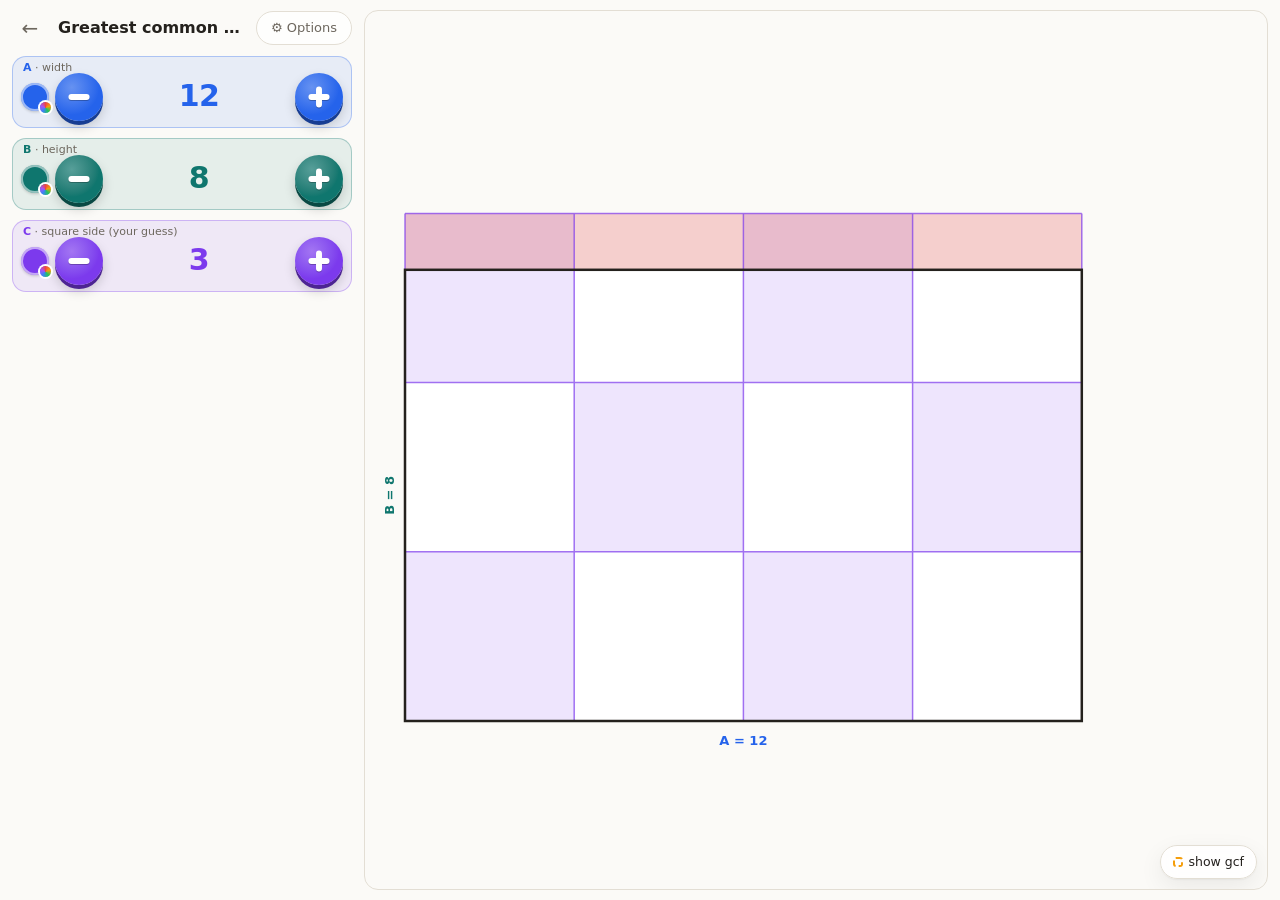
==== commit 06b04478: "gcf: keep the A×B rectangle fixed when C changes Scale the picture from A and B only, with a spare s" ====
--- a/gcf.html
+++ b/gcf.html
@@ -131,8 +131,11 @@
     const tw = nx * c, th = ny * c;                         // how far the tiles reach
     // room for the A label underneath and the B label on the left
     const L = 40, R = 16, T = 16, Bm = 38;
-    const s = Math.min((W - L - R) / tw, (H - T - Bm) / th);  // pixels per unit
-    const ox = L + (W - L - R - tw * s) / 2, oy = T + (H - T - Bm - th * s) / 2 + th * s;  // screen spot of (0, 0)
+    // The scale depends on A and B only, so changing C never moves the rectangle.
+    // A spare strip to the right and above shows the overflow; any more is cut off.
+    const fw = a * 1.25, fh = b * 1.25;
+    const s = Math.min((W - L - R) / fw, (H - T - Bm) / fh);  // pixels per unit
+    const ox = L + (W - L - R - fw * s) / 2, oy = T + (H - T - Bm - fh * s) / 2 + fh * s;  // screen spot of (0, 0)
     const X = u => ox + u * s, Y = v => oy - v * s;
 
     // the rectangle itself
--- a/common.css
+++ b/common.css
@@ -7,6 +7,7 @@
    - UI tokens (--bg, --ink, --panel, …): surfaces, text, borders. */
 
 :root {
+  color-scheme: light dark;         /* native scrollbars, inputs, menus follow the theme */
   --bg: #fbfaf7;
   --panel: rgba(255,255,255,.82);   /* floating, see-through panels */
   --panel-solid: #ffffff;           /* pop-overs and cards */
